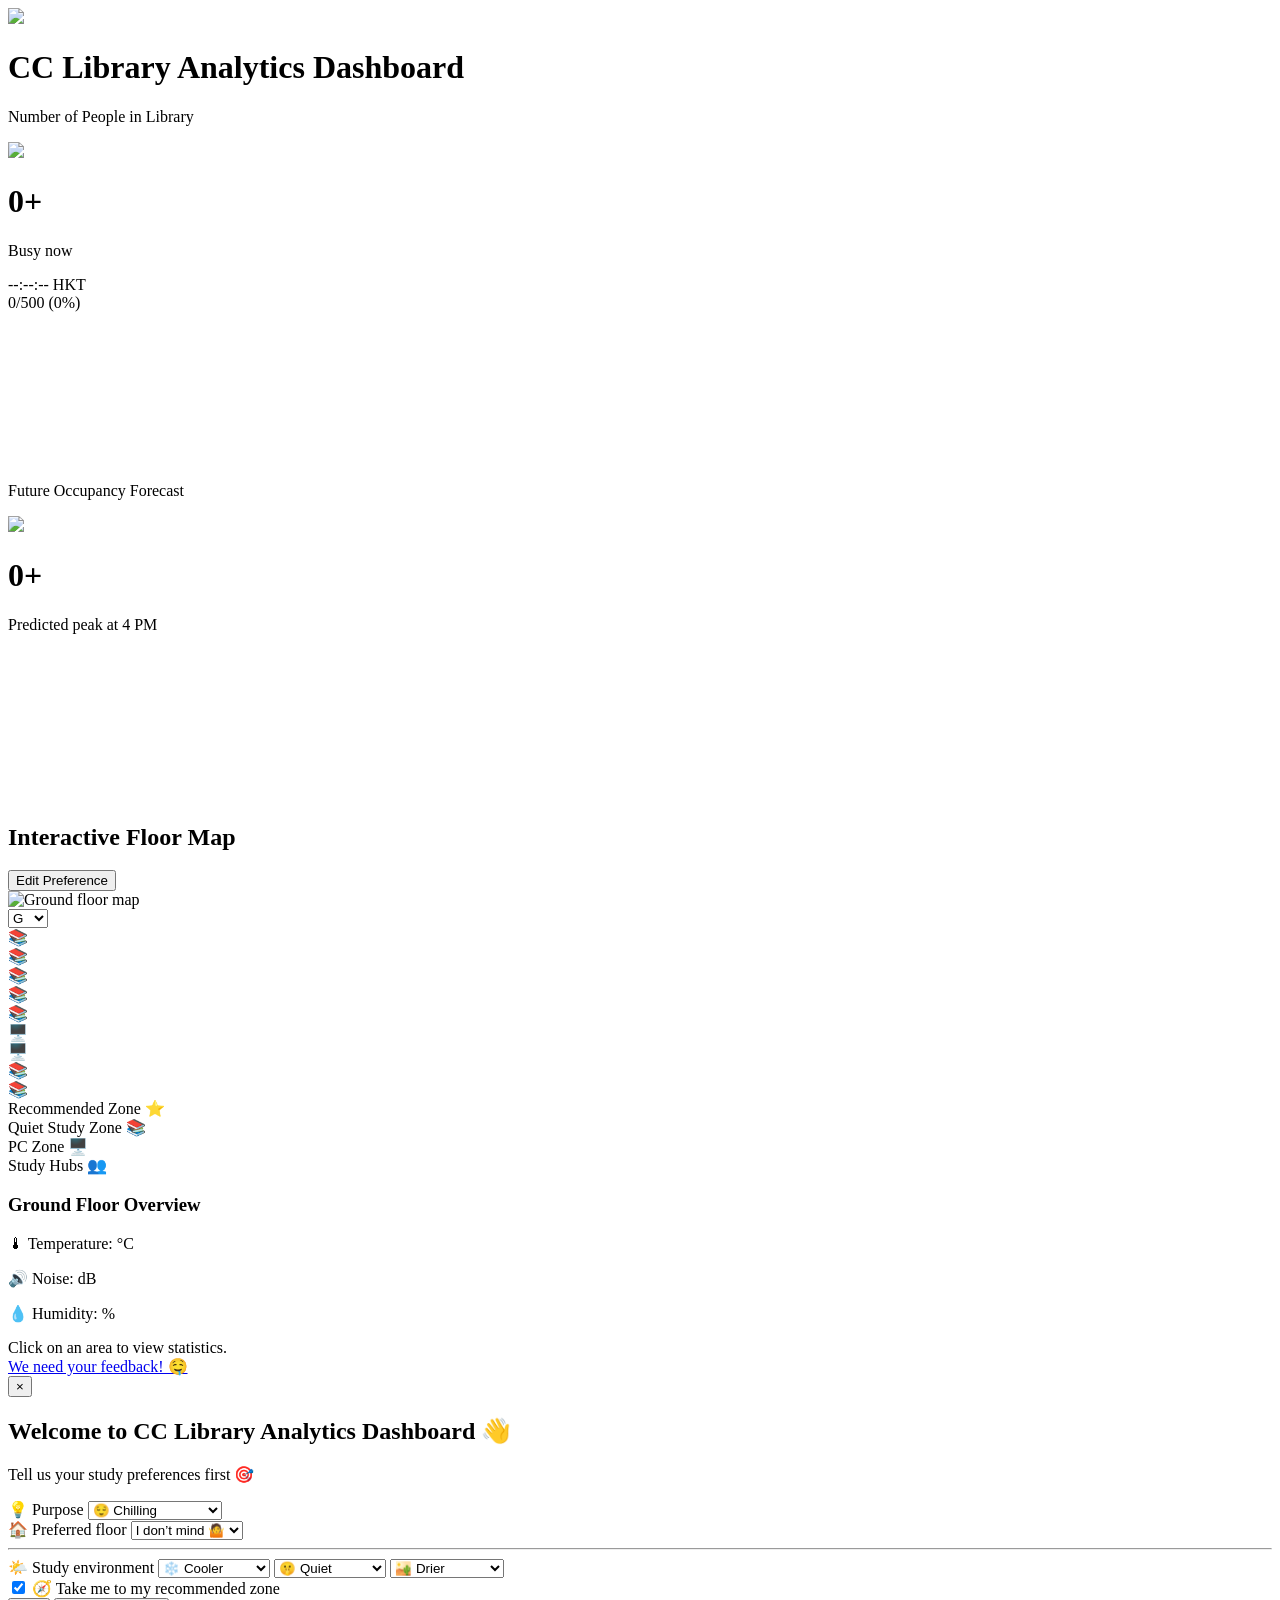
==== frontend/index.html @ f09203e6 "huge update" ====
<!DOCTYPE html>
<html lang="en">
<head>
    <meta charset="UTF-8">
    <meta name="viewport" content="width=device-width, initial-scale=1.0">
    <title>CC Library Dashboard</title>
    <link rel = "icon" href = "images/icon.png">
    <link rel="stylesheet" href="style.css">
</head>
<body>
    <div class="page-header">
    <img src="images/icon.png" class="site-logo">
    <h1 class="page-title">CC Library Analytics Dashboard</h1>
    </div>





    <div class="cards-row">
        <div class="occupancy-card">
            <div class="occupancy-left">
                <p class="occupancy-title">Number of People in Library</p>

                <div class="occupancy-number-row">
                    <span class="occupancy-icon">
                        <img src="images/people.png" class="people-icon">
                    </span>
                    <h1 class="occupancy-number" id= "current_occupancy">0+</h1>
                </div>

                <p class="occupancy-status" id = "occupancy_mes">Busy now</p>
                <div class="occupancy-rate-block">
                    <span class="occupancy-clock" id="occupancy_clock"> --:--:-- HKT</span>
                    <div id = "progress">
                    <div class="occupancy-rate-header">
                        <span id="occupancy_rate_text">0/500 (0%)</span>
                    </div>
                    <div class="occupancy-rate-bar">
                        <div class="occupancy-rate-fill" id="occupancy_rate_fill"></div>
                    </div>
                    </div>
                </div>

            </div>

            <div class="occupancy-right">
                <canvas id="occupancyChart"> Chart here </canvas>
            </div>
        </div>






        <div class="forecast-card">
            <div class="forecast-left">
                    <p class="forecast-title">Future Occupancy Forecast</p>

                <div class="forecast-number-row">
                    <span class="forecast-icon"><img src="images/forcasting.png" class="people-icon"></span>
                    <h1 class="forecast-number" id= "predicted_occupancy">0+</h1>
                </div>

                <p class="forecast-status" id = "forecast_mes">Predicted peak at 4 PM</p>
            </div>

            <div class="forecast-right">
                <canvas id="forecastChart">  Chart here </canvas>
            </div>
        </div>
        
    </div>











    <section class="map-section">
        <div class="map-section-header">
            <h2>Interactive Floor Map</h2>
            <button class="edit-pref-btn" id="editPreferenceBtn">Edit Preference</button>
        </div>

        <div class="map-layout">

            <div class="map-wrapper" id="mapWrapper">
                <img id="floorImage" src="" alt="Library floor map" class="floor-map">
                <div class="map-zone zone-reading" data-zone="reading"> </div>
                <div class="map-zone zone-music" data-zone="music"> </div>
                <div class="map-zone zone-books" data-zone="books"> </div>
                <div class="map-zone zone-reference" data-zone="reference"> </div>

                <div class="floor-select-wrap">
                    <select id="floorSelect" class="floor-select">
                        <option value="second" >2F</option>
                        <option value="first">1F</option>
                        <option value="ground" selected>G</option>
                        <option value="lower_ground">LG</option>
                    </select>
                </div>
            </div>

            <div id = "info">

                <div class="map-legend-box">
                    <div class="legend-item">
                        <span class="legend-swatch recommendation-swatch"></span>
                        <span>Recommended Zone ⭐ </span>
                    </div>
                    <div class="legend-item">
                        <span class="legend-swatch normal-swatch"></span>
                        <span>Quiet Study Zone 📚 </span>
                    </div> 
                    <div class="legend-item">
                        <span class="legend-swatch pc-swatch"></span>
                        <span>PC Zone 🖥️ </span>
                    </div>
                    <div class="legend-item">
                        <span class="legend-swatch hub-swatch"></span>
                        <span> Study Hubs 👥 </span>
                    </div>
                </div>

                <div class="floor-info" id="floorInfo"> </div>

                <div class="zone-info" id="zoneInfo">
                    Click on an area to view statistics.
                </div>

            </div>






        </div>
    </section>



    <a href="https://docs.google.com/forms/d/e/1FAIpQLSeM0z9in0MSEigYvZVeV8LeA6fVqlztaWQQHdGKs7r5bC18ow/viewform?usp=header" class="feedback-btn"> We need your feedback! 🤤</a>


    <div class="preference-modal" id="preferenceModal">
    <div class="preference-backdrop"> </div>

    <div class="preference-dialog">
        <button class="modal-close" id="closePreferenceModal" aria-label="Close">×</button>

        <h2 class="preference-title">Welcome to CC Library Analytics Dashboard 👋</h2>
        <p class="preference-subtitle">Tell us your study preferences first 🎯</p>


        <div class="preference-group">
        <label for="purpose">💡 Purpose</label>
        <select id="purpose">
            <option value="chilling">😌 Chilling</option>
            <option value="self_learning">📖 Self-study</option>
            <option value="computing">💻 Computer work</option>
            <option value="reading_books">📚 Reading</option>
            <option value="online_meeting">🎧 Online meeting</option>
            <option value="group_study">👥 Group study</option>
        </select>
        </div>


        <div class="preference-group">
        <label for="preferredFloor">🏠 Preferred floor</label>
        <select id="preferredFloor">
            <option value="idc">I don’t mind 🤷</option>
            <option value="second">2️⃣ 2F</option>
            <option value="first">1️⃣ 1F</option>
            <option value="ground">🚪 G</option>
        </select>
        </div>

        <hr>


        <div class="preference-group">
        <label for="environment">🌤️ Study environment</label>
        <select id="temporature">
            <option value="cooler">❄️ Cooler</option>
            <option value="warmer">☀️ Warmer</option>
            <option value="idc">I don’t mind 🤷</option>
        </select>

        <select id="noise">
            <option value="quiet">🤫 Quiet </option>
            <option value="lively">💬 Lively</option>
            <option value="idc">I don’t mind 🤷</option>
        </select>

        <select id="humidity">
            <option value="dryer">🏜️ Drier</option>
            <option value="wetter">💦 More humid</option>
            <option value="idc">I don’t mind 🤷</option>
        </select>



        </div>





        <div class="preference-group checkbox-row">
        <input type="checkbox" id="receiveTips" checked>
        <label for="receiveTips">🧭 Take me to my recommended zone</label>
        </div>

        <div class="preference-actions">
        <button class="preference-secondary" id="skipPreference">Skip</button>
        <button class="preference-primary" id="savePreference">Save Preference</button>
        </div>
    </div>
    </div>










    <script src="https://cdn.jsdelivr.net/npm/chart.js"></script>
    <script type="module" src="app.js"></script>

    <script type = "module" src ="app.js"> </script>

</body>
</html>
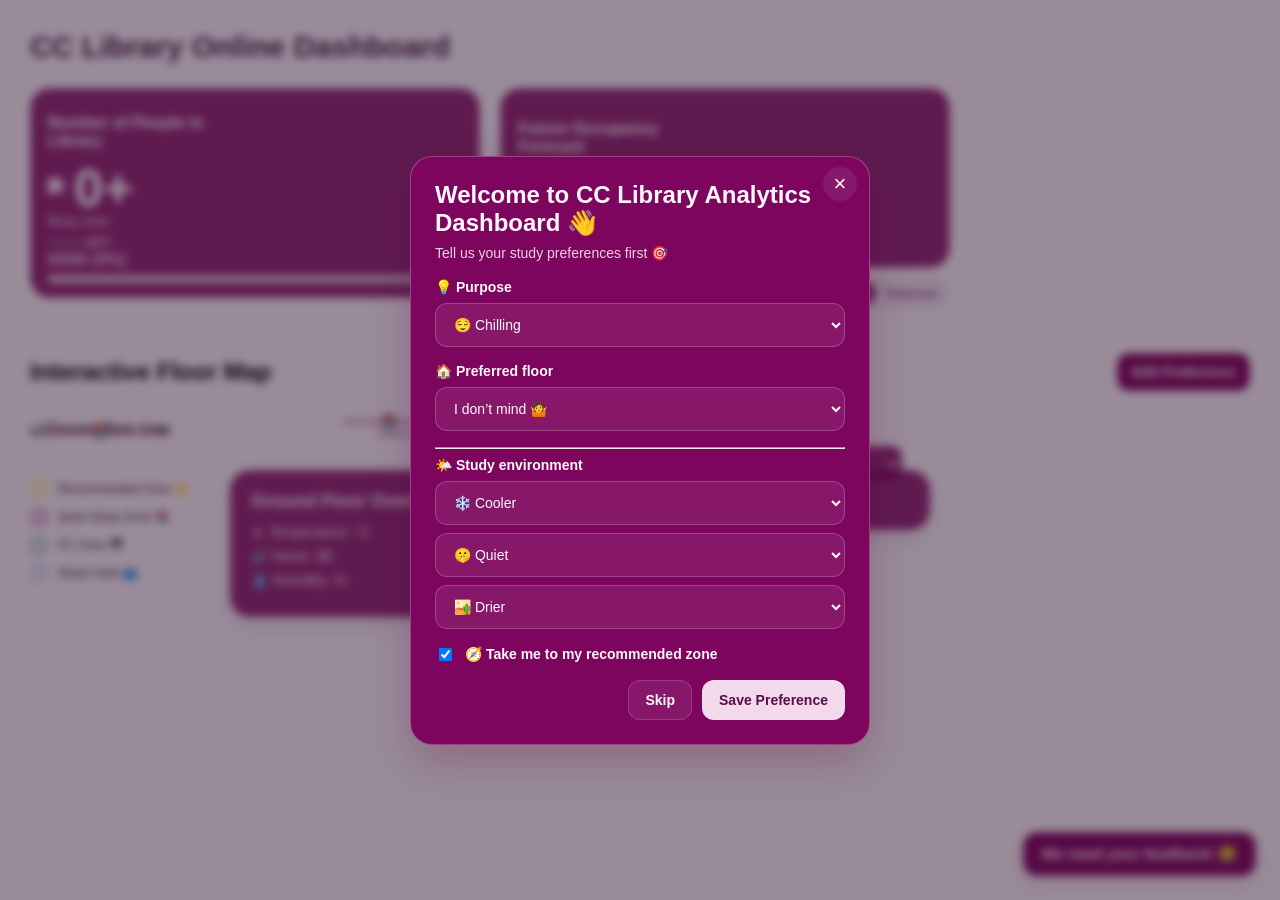
==== commit 9b53dcf5: "huge" ====
--- a/frontend/index.html
+++ b/frontend/index.html
@@ -9,8 +9,8 @@
 </head>
 <body>
     <div class="page-header">
-    <img src="images/icon.png" class="site-logo">
-    <h1 class="page-title">CC Library Analytics Dashboard</h1>
+    
+    <h1 class="page-title"> CC Library Online Dashboard </h1>
     </div>
 
 
@@ -53,7 +53,7 @@
 
 
 
-
+        
         <div class="forecast-card">
             <div class="forecast-left">
                     <p class="forecast-title">Future Occupancy Forecast</p>
@@ -65,11 +65,46 @@
 
                 <p class="forecast-status" id = "forecast_mes">Predicted peak at 4 PM</p>
             </div>
-
             <div class="forecast-right">
+                <a href="https://colab.research.google.com/drive/1OQ87_yQSDkc_mh2AWtwOUdyTNWzx217x#scrollTo=vHz-dUTGTBJG">
                 <canvas id="forecastChart">  Chart here </canvas>
-            </div>
-        </div>
+                </a>
+            </div>
+            
+        </div>
+
+    <div
+        class="forecast-toggle"
+        data-day="today"
+        role="group"
+        aria-label="Forecast day"
+    >
+        <span
+            class="forecast-toggle-slider"
+            aria-hidden="true"
+        ></span>
+
+        <button
+            type="button"
+            class="forecast-toggle-btn active"
+            data-forecast-day="today"
+            aria-pressed="true"
+            id = "td"
+        >
+            Today
+        </button>
+
+        <button
+            type="button"
+            class="forecast-toggle-btn"
+            data-forecast-day="tomorrow"
+            aria-pressed="false"
+            id = "tmr"
+        >
+            Tomorrow
+        </button>
+    </div>
+
         
     </div>
 
--- a/frontend/style.css
+++ b/frontend/style.css
@@ -0,0 +1,1639 @@
+body {
+  margin: 0;
+  padding: 30px;
+  font-family: Arial, sans-serif;
+  background: #f6f1f8;
+}
+
+.page-header {
+  display: flex;
+  align-items: center;
+  gap: 14px;
+  margin-bottom: 24px;
+}
+
+.site-logo {
+  width: 58px;
+  height: auto;
+}
+
+.page-title {
+  margin: 0;
+  font-size: 30px;
+  color: #3e1740;
+}
+
+.cards-row {
+  display: flex;
+  flex-direction: row;
+  flex-wrap: nowrap; 
+  gap: 20px;
+  align-items: stretch;
+}
+
+.occupancy-card,
+.forecast-card {
+  flex: 0 0 450px;
+  display: flex;
+  align-items: center;
+  gap: 12px;
+  padding: 18px 0px;
+  padding-left: 17px;
+  padding-right: 2px;
+  background: #7d055ddd;
+  border: 1.5px solid rgba(255, 230, 245, 0.35);
+  color: white;
+  border-radius: 20px;
+  height: 180px;
+  width: 450px;
+  box-sizing: border-box;
+  overflow: hidden;
+  padding-bottom: 10px;
+}
+
+.occupancy-card{
+  height: 220px;
+}
+
+.forecast-card {
+  height: 180px;
+}
+
+
+
+
+.occupancy-left,
+.forecast-left {
+  flex: 0.8;
+  min-width: 0;
+  padding-right: 0;
+  margin-right: -10px;
+  margin-top: -35px;
+  margin-bottom: -20px;
+}
+
+.occupancy-right,
+.forecast-right {
+  flex: 1.2;
+  min-width: 0;
+  display: flex;
+  justify-content: center;
+  align-items: center;
+  margin: 0;
+  margin-left: -40px;
+  margin-top: -35px;
+  margin-bottom: -30px;
+}
+
+
+.occupancy-right,
+.occupancy-left{
+  margin-top: 0px;
+  margin-bottom: 0px;
+}
+
+
+
+.forecast-right,
+.forecast-left{
+  margin-top: 0px;
+  margin-bottom: 0px;
+}
+
+
+
+.occupancy-title,
+.forecast-title {
+  font-size: 16px;
+  font-weight: 600;
+  margin-bottom: 12px;
+}
+
+
+.occupancy-right canvas,
+.forecast-right canvas {
+  width: 100%;
+  height: 100%;
+}
+
+
+.occupancy-number-row,
+.forecast-number-row {
+  display: flex;
+  align-items: center;
+  gap: 10px;
+}
+
+.people-icon {
+  width: 46px;
+  height: auto;
+  filter: brightness(0) saturate(100%) invert(89%) sepia(14%) saturate(544%) hue-rotate(226deg) brightness(102%) contrast(96%);
+}
+
+.forecast-icon {
+  font-size: 28px;
+}
+
+.occupancy-number,
+.forecast-number {
+  font-size: 52px;
+  line-height: 1;
+  margin: 0;
+}
+
+.occupancy-status,
+.forecast-status {
+  margin-top: 10px;
+  font-size: 14px;
+  opacity: 0.9;
+}
+
+.occupancy-status{
+  margin-top: -10px;
+}
+
+.occupancy-chart-placeholder,
+.forecast-chart-placeholder {
+  width: 100%;
+  height: 130px;
+  border-radius: 14px;
+  background: rgba(255, 255, 255, 0.08);
+  display: flex;
+  align-items: center;
+  justify-content: center;
+  color: rgba(255, 255, 255, 0.72);
+  font-size: 13px;
+}
+
+
+
+
+
+
+
+.map-section {
+  margin-top: 30px;
+}
+
+.map-and-info {
+  display: flex;
+  gap: 20px;
+  margin-top: 16px;
+}
+
+.map-container {
+  flex: 2;
+  background: white;
+  border-radius: 20px;
+  padding: 20px;
+}
+
+.zone-info {
+  flex: 1;
+  background:#7d055ddd;
+  color: white;
+  border-radius: 20px;
+  padding: 20px;
+  width: 300px;
+}
+
+.zone {
+  fill: #d9b3cf;
+  stroke: #7d055ddd;
+  stroke-width: 3;
+  cursor: pointer;
+  transition: 0.2s;
+}
+
+.zone:hover {
+  fill: #b24c8d;
+}
+
+
+.map-wrapper {
+  position: relative;
+  width: 900px;
+  max-width: 100%;
+}
+
+.floor-map {
+  width: 100%;
+  display: block;
+  border-radius: 12px;
+}
+
+.map-zone {
+  position: absolute;
+  cursor: pointer;
+  background: rgba(125, 5, 93, 0.12);
+  border: 2px solid rgba(125, 5, 93, 0.35);
+  transition: 0.2s;
+}
+
+.map-zone {
+  display: flex;
+  align-items: center;
+  justify-content: center;
+}
+
+.zone-emoji {
+  font-size: 15px;
+  line-height: 1;
+  pointer-events: none;
+  user-select: none;
+}
+
+.map-zone:hover {
+  background: rgba(125, 5, 93, 0.28);
+  border-color: rgba(255, 255, 255, 0.9);
+}
+
+
+
+
+* {
+  box-sizing: border-box;
+}
+
+img {
+  max-width: 100%;
+  height: auto;
+}
+
+body {
+  overflow-x: hidden;
+}
+
+
+
+/* Mobile */
+@media (max-width: 768px) {
+  body {
+    padding: 14px;
+  }
+
+  .page-header {
+    gap: 10px;
+    margin-bottom: 18px;
+  }
+
+  .site-logo {
+    width: 44px;
+  }
+
+  .page-title {
+    font-size: 22px;
+    line-height: 1.2;
+  }
+
+  .cards-row {
+    flex-direction: column;
+    gap: 14px;
+  }
+
+  .occupancy-card,
+  .forecast-card {
+    flex: 1 1 auto;
+    width: 100%;
+    height: 100px;
+    min-height: 0;
+    padding: 16px;
+    gap: 14px;
+    border-radius: 16px;
+  }
+
+  .occupancy-left,
+  .forecast-left,
+  .occupancy-right,
+  .forecast-right {
+    flex: 1;
+    min-width: 0;
+  }
+
+  .occupancy-title,
+  .forecast-title {
+    font-size: 13px;
+    margin-bottom: 8px;
+  }
+
+  .occupancy-number-row,
+  .forecast-number-row {
+    gap: 8px;
+  }
+
+  .occupancy-number-row{
+    margin-bottom: -8px;
+  }
+
+
+
+
+  .people-icon {
+    width: 34px;
+  }
+
+  .forecast-icon {
+    font-size: 22px;
+  }
+
+  .occupancy-number,
+  .forecast-number {
+    font-size: 34px;
+  }
+
+  .occupancy-status,
+  .forecast-status {
+    margin-top: 8px;
+    font-size: 12px;
+  }
+
+  .occupancy-chart-placeholder,
+  .forecast-chart-placeholder {
+    height: 92px;
+    font-size: 12px;
+    border-radius: 10px;
+  }
+
+  .map-section {
+    margin-top: 22px;
+  }
+
+  .map-and-info {
+    flex-direction: column;
+    gap: 14px;
+    margin-top: 12px;
+  }
+
+  .map-container {
+    padding: 12px;
+    border-radius: 16px;
+  }
+
+  .zone-info {
+    width: 100%;
+    padding: 14px;
+    border-radius: 16px;
+    font-size: 14px;
+  }
+
+  .zone-info h3 {
+    margin-top: 0;
+    font-size: 18px;
+  }
+
+  .map-wrapper {
+    width: 100%;
+    max-width: 100%;
+  }
+
+  .floor-map {
+    border-radius: 10px;
+  }
+
+  .map-zone {
+    border-radius: 6px;
+    border-width: 1.5px;
+  }
+}
+
+/* Very small phones */
+@media (max-width: 480px) {
+  body {
+    padding: 10px;
+  }
+
+  .page-title {
+    font-size: 19px;
+  }
+
+  .occupancy-card,
+  .forecast-card {
+    padding: 12px;
+    gap: 10px;
+  }
+
+  .occupancy-number,
+  .forecast-number {
+    font-size: 28px;
+  }
+
+  .people-icon {
+    width: 28px;
+  }
+
+  .forecast-icon {
+    font-size: 18px;
+  }
+
+  .occupancy-chart-placeholder,
+  .forecast-chart-placeholder {
+    height: 76px;
+  }
+
+  .map-container,
+  .zone-info {
+    padding: 10px;
+  }
+}
+
+.feedback-btn {
+  position: fixed;
+  right: 24px;
+  bottom: 24px;
+  z-index: 1000;
+
+  display: inline-flex;
+  align-items: center;
+  justify-content: center;
+  padding: 12px 18px;
+  background: #7d055d;
+  color: #fff7fb;
+  border: 1.5px solid rgba(255, 230, 245, 0.28);
+  border-radius: 14px;
+  font-size: 15px;
+  font-weight: 600;
+  text-decoration: none;
+  cursor: pointer;
+  transition: all 0.2s ease;
+  box-shadow: 0 8px 20px rgba(88, 0, 58, 0.12);
+}
+
+.feedback-btn:hover {
+  background: #69044e;
+  border-color: rgba(255, 240, 247, 0.45);
+  transform: translateY(-1px);
+  box-shadow: 0 10px 24px rgba(88, 0, 58, 0.18);
+}
+
+.feedback-btn:active {
+  transform: translateY(0);
+}
+
+.feedback-btn:focus-visible {
+  outline: none;
+  box-shadow: 0 0 0 3px rgba(125, 5, 93, 0.18);
+}
+
+@media (max-width: 768px) {
+  .feedback-btn {
+    right: 14px;
+    bottom: 14px;
+    padding: 10px 14px;
+    font-size: 13px;
+    border-radius: 12px;
+  }
+}
+
+
+
+.preference-modal {
+  position: fixed;
+  inset: 0;
+  z-index: 2000;
+  display: flex;
+  align-items: center;
+  justify-content: center;
+}
+
+.preference-backdrop {
+  position: absolute;
+  inset: 0;
+  background: rgba(40, 16, 40, 0.45);
+  backdrop-filter: blur(4px);
+}
+
+.preference-dialog {
+  position: relative;
+  width: min(92vw, 460px);
+  background: #7d055d;
+  color: #fff7fb;
+  border: 1.5px solid rgba(255, 230, 245, 0.28);
+  border-radius: 22px;
+  padding: 24px;
+  box-shadow: 0 18px 40px rgba(88, 0, 58, 0.22);
+  z-index: 1;
+}
+
+.preference-dialog select{
+    cursor: pointer;
+}
+
+.preference-dialog input{
+    cursor: pointer;
+}
+
+
+.preference-dialog ch{
+    cursor: pointer;
+}
+
+
+.preference-title {
+  margin: 0 0 8px 0;
+  font-size: 24px;
+}
+
+.preference-subtitle {
+  margin: 0 0 18px 0;
+  font-size: 14px;
+  color: rgba(255, 247, 251, 0.85);
+}
+
+.preference-group {
+  display: flex;
+  flex-direction: column;
+  gap: 8px;
+  margin-bottom: 16px;
+}
+
+.preference-group label {
+  font-size: 14px;
+  font-weight: 600;
+}
+
+.preference-group select {
+  width: 100%;
+  padding: 12px 14px;
+  border-radius: 12px;
+  border: 1.5px solid rgba(255, 230, 245, 0.22);
+  background: rgba(255, 255, 255, 0.08);
+  color: #fff7fb;
+  font-size: 14px;
+  outline: none;
+}
+
+.preference-group select option {
+  color: #2d1027;
+}
+
+.checkbox-row {
+  flex-direction: row;
+  align-items: center;
+  gap: 10px;
+}
+
+.preference-actions {
+  display: flex;
+  justify-content: flex-end;
+  gap: 10px;
+  margin-top: 10px;
+}
+
+.preference-secondary,
+.preference-primary {
+  border-radius: 12px;
+  padding: 11px 16px;
+  font-size: 14px;
+  font-weight: 600;
+  cursor: pointer;
+  transition: all 0.2s ease;
+}
+
+.preference-secondary {
+  background: rgba(255, 255, 255, 0.08);
+  color: #fff7fb;
+  border: 1.5px solid rgba(255, 230, 245, 0.18);
+}
+
+.preference-primary {
+  background: #f3d9ec;
+  color: #5a0c45;
+  border: 1px solid rgba(255, 255, 255, 0.2);
+}
+
+.preference-secondary:hover {
+  background: rgba(255, 255, 255, 0.14);
+}
+
+.preference-primary:hover {
+  background: #ffe8f6;
+}
+
+.modal-close {
+  position: absolute;
+  top: 10px;
+  right: 12px;
+  width: 34px;
+  height: 34px;
+  border: none;
+  border-radius: 999px;
+  background: rgba(255, 255, 255, 0.08);
+  color: #fff7fb;
+  font-size: 22px;
+  cursor: pointer;
+}
+
+.modal-close:hover {
+  background: rgba(255, 255, 255, 0.16);
+}
+
+.preference-modal.hidden {
+  display: none;
+}
+
+@media (max-width: 768px) {
+  .preference-dialog {
+    width: calc(100vw - 24px);
+    padding: 18px;
+    border-radius: 18px;
+  }
+
+  .preference-title {
+    font-size: 20px;
+  }
+
+  .preference-actions {
+    flex-direction: column;
+  }
+
+  .preference-secondary,
+  .preference-primary {
+    width: 100%;
+  }
+}
+
+
+.floor-select-wrap {
+  position: absolute;
+  right: 16px;
+  top: 16px;
+  z-index: 20;
+
+  display: flex;
+  flex-direction: column;
+  gap: 6px;
+
+  padding: 10px 12px;
+  background: none;
+
+}
+
+
+.floor-select-label {
+  font-size: 12px;
+  font-weight: 600;
+  color: rgba(255, 247, 251, 0.9);
+  letter-spacing: 0.02em;
+}
+
+.floor-select {
+  min-width: 88px;
+  padding: 8px 10px;
+  border-radius: 10px;
+  border: 1px solid rgba(255, 230, 245, 0.24);
+  background: rgba(255, 255, 255, 0.08);
+  color: #fff7fb;
+  font-size: 14px;
+  font-weight: 600;
+  outline: none;
+  cursor: pointer;
+  background-color: #7d055ddd;
+}
+
+
+.floor-select:focus {
+  border-color: rgba(255, 240, 247, 0.5);
+  box-shadow: 0 0 0 3px rgba(255, 230, 245, 0.12);
+}
+
+.floor-select option {
+  color: #2e1630;
+  background: #ffffff;
+}
+
+@media (max-width: 768px) {
+
+  .floor-select-label {
+    font-size: 11px;
+  }
+
+  .floor-select-wrap {
+    right: 8px;
+    top: 8px;
+    padding: 4px 6px;
+  }
+
+  .floor-select {
+    min-width: 25px;
+    padding: 4px 6px;
+    font-size: 1px;
+    border-radius: 7px;
+  }
+}
+
+#zoneInfo{
+    margin-top: 10px;
+}
+
+
+@keyframes twinkleZone {
+  0% {
+    opacity: 0.78;
+    box-shadow:
+      0 0 8px yellow,
+      0 0 14px rgba(255, 245, 190, 0.22);
+  }
+  50% {
+    opacity: 1;
+    box-shadow:
+      0 0 14px yellow,
+      0 0 24px rgba(255, 245, 190, 0.22);
+    border: 2px solid yellow;
+  }
+  100% {
+    opacity: 0.82;
+    box-shadow:
+      0 0 8px yellow,
+      0 0 14px rgba(255, 245, 190, 0.22);
+  }
+}
+
+.map-zone.recommended-zone {
+  background: rgba(255, 236, 140, 0.22);
+  border: 2px solid #d9b3cf;
+  box-shadow:
+    0 0 10px yellow,
+    0 0 18px rgba(255, 245, 190, 0.35);
+  animation: twinkleZone 2.4s ease-in-out infinite;
+}
+
+.map-zone.recommended-zone:hover {
+  background: rgba(255, 240, 160, 0.34);
+  border-color: rgba(255, 250, 220, 1);
+  box-shadow:
+    0 0 12px rgba(255, 238, 150, 0.55),
+    0 0 22px rgba(255, 248, 210, 0.45);
+}
+
+
+.map-section-header {
+  display: flex;
+  justify-content: space-between;
+  align-items: center;
+  gap: 12px;
+  margin-bottom: 14px;
+}
+
+.edit-pref-btn {
+  display: inline-flex;
+  align-items: center;
+  justify-content: center;
+  padding: 10px 14px;
+  background: #7d055d;
+  color: #fff7fb;
+  border: 1.5px solid rgba(255, 230, 245, 0.28);
+  border-radius: 12px;
+  font-size: 14px;
+  font-weight: 600;
+  cursor: pointer;
+  transition: all 0.2s ease;
+}
+
+.edit-pref-btn:hover {
+  background: #69044e;
+  border-color: rgba(255, 240, 247, 0.45);
+}
+
+
+.pc-zone {
+  background: rgba(5, 125, 41, 0.12);
+  border: 2px solid rgba(5, 125, 59, 0.35);
+  transition: all 0.2s ease;
+}
+
+.pc-zone:hover {
+  background: rgba(76, 178, 90, 0.28);
+  border-color: rgba(248, 251, 248, 0.75);
+}
+
+
+.map-layout {
+  display: flex;
+  flex-direction: column;
+  gap: 32px;
+  align-items: flex-start;
+}
+
+.map-wrapper {
+  flex: 1;
+  position: relative;
+  max-width: 900px;
+}
+
+.info-column {
+  width: 320px;
+  display: flex;
+  flex-direction: column;
+  gap: 18px;
+}
+
+.floor-info,
+.zone-info {
+  background: #7d055ddd;
+  color: #fff7fb;
+  border-radius: 20px;
+  padding: 20px;
+  border: 1.5px solid rgba(255, 230, 245, 0.22);
+  box-shadow: 0 8px 20px rgba(88, 0, 58, 0.12);
+}
+
+.floor-info h3,
+.map-legend-box h3,
+.zone-info h3 {
+  margin-top: 0;
+  margin-bottom: 12px;
+  font-size: 18px;
+}
+
+
+
+
+
+
+.floor-info p,
+.zone-info p {
+  margin: 8px 0;
+  font-size: 14px;
+}
+
+
+.floor-info {
+    height: fit-content;
+
+}
+.zone-info{
+    margin: 0px;
+    height: fit-content;
+}
+
+
+
+.legend-item {
+  display: flex;
+  align-items: center;
+  gap: 10px;
+  margin: 10px 0;
+  font-size: 12px;
+}
+
+.legend-swatch {
+  width: 18px;
+  height: 18px;
+  border-radius: 8px;
+  flex-shrink: 0;
+}
+
+.recommendation-swatch {
+  background: rgba(255, 236, 140, 0.55);
+  border: 2px solid rgba(255, 245, 190, 0.95);
+  box-shadow: 0 0 10px rgba(255, 236, 140, 0.35);
+}
+
+.normal-swatch {
+  background: rgba(125, 5, 93, 0.14);
+  border: 2px solid rgba(125, 5, 93, 0.35);
+}
+
+.pc-swatch {
+  background: rgba(5, 125, 41, 0.12);
+  border: 2px solid rgba(5, 125, 59, 0.35);
+}
+
+.hub-swatch{
+  background: rgba(167, 199, 231, 0.20);
+  border: 2px solid rgba(167, 199, 231, 0.75);
+}
+
+
+
+@media (max-width: 768px) {
+  .map-layout {
+    flex-direction: column;
+    gap: 18px;
+  }
+
+  .info-column {
+    width: 100%;
+  }
+}
+
+
+.map-legend-box{
+  background: none;
+  color: #fff7fb;
+  width: 20%;
+  color: #2d1027;
+  display: inline-block;
+}
+
+
+.map-block {
+  display: flex;
+  flex-direction: column;
+  gap: 18px;
+}
+
+#info {
+  display: flex;
+  gap: 20px;
+  align-items: stretch;
+  width: 100%;
+  max-width: 900px;
+}
+
+
+
+@media (max-width: 768px) {
+  body {
+    padding: 14px;
+  }
+
+  .page-header {
+    gap: 10px;
+    margin-bottom: 18px;
+    align-items: center;
+  }
+
+  .site-logo {
+    width: 44px;
+  }
+
+  .page-title {
+    font-size: 22px;
+    line-height: 1.2;
+  }
+
+  .cards-row {
+    flex-direction: column;
+    gap: 14px;
+  }
+
+  .occupancy-card,
+  .forecast-card {
+    flex: 1 1 auto;
+    width: 100%;
+    max-width: 100%;
+    height: auto;
+    padding: 16px;
+    padding-right: 0px;
+    padding-top: 0px;
+    padding-bottom: 0px;
+    gap: 14px;
+    border-radius: 16px;
+  }
+
+  .occupancy-card{
+    height: 150px;
+  }
+
+  .occupancy-left{
+    margin-top: -35px;
+    margin-bottom: -10px;
+  }
+
+  .occupancy-rate-bar {
+    width: 100%;
+    height: 8px;   /* thinner */
+    background: rgba(255, 255, 255, 0.72);
+    border-radius: 999px;
+    overflow: hidden;
+    box-shadow: inset 0 1px 2px rgba(0, 0, 0, 0.10);
+    margin-bottom: -12px;
+    margin-top: 40px;
+    position: relative;
+    top: 30px;
+  }
+
+
+
+.occupancy-rate-header {
+  display: flex;
+  justify-content: space-between;
+  align-items: center;
+  margin-bottom: 6px;
+  color: #f1d9ee;  
+  font-size: 12px;
+  font-weight: 600;
+  margin-top: 0px;
+}
+
+
+  .occupancy-number,
+  .forecast-number {
+    font-size: 34px;
+  }
+
+  .people-icon {
+    width: 34px;
+  }
+
+  .occupancy-chart-placeholder,
+  .forecast-chart-placeholder {
+    height: 92px;
+    font-size: 12px;
+    border-radius: 10px;
+  }
+
+  .map-section {
+    margin-top: 22px;
+  }
+
+  .map-section-header {
+    flex-direction: column;
+    align-items: stretch;
+    gap: 10px;
+  }
+
+  .edit-pref-btn {
+    width: fit-content;
+    font-size: 12px;
+  }
+
+  .map-layout,
+  .map-block {
+    width: 100%;
+  }
+
+  .map-wrapper {
+    width: 100%;
+    max-width: 100%;
+  }
+
+  .floor-map {
+    width: 100%;
+    border-radius: 10px;
+  }
+
+  .map-zone {
+    border-radius: 6px;
+    border-width: 1.5px;
+  }
+
+  .floor-select-wrap {
+    right: 10px;
+    bottom: 10px;
+    padding: 0;
+    gap: 4px;
+  }
+
+  .floor-select-label {
+    font-size: 11px;
+  }
+
+  .floor-select {
+    min-width: 30px;
+    padding: 4px 6px;
+    font-size: 10px;
+  }
+
+  #info {
+    display: flex;
+    flex-direction: column;
+    gap: 14px;
+    width: 100%;
+    max-width: 100%;
+  }
+
+  .floor-info,
+  .zone-info{
+    width: 100%;
+    max-width: 100%;
+    padding: 14px;
+    border-radius: 16px;
+    box-sizing: border-box;
+  }
+
+  .floor-info,
+  .zone-info {
+    background: #7d055ddd;
+    color: #fff7fb;
+    border: 1.5px solid rgba(255, 230, 245, 0.22);
+    box-shadow: 0 8px 20px rgba(88, 0, 58, 0.12);
+  }
+
+
+  .floor-info h3,
+  .zone-info h3 {
+    font-size: 18px;
+    margin-top: 0;
+    margin-bottom: 10px;
+  }
+
+  .floor-info p,
+  .zone-info p {
+    font-size: 14px;
+    margin: 8px 0;
+  }
+
+  .legend-item {
+    font-size: 13px;
+    margin: 8px 0;
+    gap: 8px;
+  }
+
+  .legend-swatch {
+    width: 14px;
+    height: 14px;
+    border-radius: 6px;
+  }
+
+  .feedback-btn {
+    right: 14px;
+    bottom: 14px;
+    padding: 10px 14px;
+    font-size: 13px;
+    border-radius: 12px;
+    max-width: calc(100vw - 28px);
+  }
+
+  .preference-dialog {
+    width: calc(100vw - 24px);
+    padding: 18px;
+    border-radius: 18px;
+  }
+
+  .preference-title {
+    font-size: 20px;
+  }
+
+  .preference-actions {
+    flex-direction: column;
+  }
+
+  .preference-secondary,
+  .preference-primary {
+    width: 100%;
+  }
+
+  .map-legend-box{
+  background: none;
+  color: #fff7fb;
+  width: 100%;
+  color: #2d1027;
+  display: inline-block;
+  font-size: smaller;
+}
+
+.occupancy-right,
+.forecast-right {
+  flex: 1.2;
+  min-width: 0;
+  display: flex;
+  justify-content: center;
+  align-items: center;
+  margin: 0;
+  margin-left: -70px;
+}
+
+
+.zone-emoji {
+  font-size: 10px;
+}
+
+}
+
+
+#zoneInfo{
+    margin: 0px;
+}
+
+
+
+
+@media (max-width: 1024px) {
+
+.occupancy-right,
+.forecast-right {
+    height: 100%;
+}
+}
+
+
+.hubs {
+  border: 2px solid #8FB6D9;
+  background-color: #DCEAF7;
+}
+
+.hubs:hover {
+  background: rgba(143, 182, 217, 0.30);
+  border-color: rgba(240, 247, 255, 0.78);
+}
+
+
+.occupancy-rate-block {
+  margin-top: 14px;
+  width: 100%;
+}
+
+.occupancy-rate-header {
+  display: flex;
+  justify-content: space-between;
+  align-items: center;
+  margin-bottom: 6px;
+  color: #f1d9ee;   /* light purple */
+  font-size: 12px;
+  font-weight: 600;
+  margin-top: -15px;
+}
+
+.occupancy-rate-bar {
+  width: 100%;
+  height: 8px;   /* thinner */
+  background: rgba(255, 255, 255, 0.72);
+  border-radius: 999px;
+  overflow: hidden;
+  box-shadow: inset 0 1px 2px rgba(0, 0, 0, 0.10);
+  margin-bottom: -6px;
+  margin-top: -10px;
+}
+
+.occupancy-rate-fill {
+  width: 0%;
+  height: 100%;
+  border-radius: 999px;
+  background: #2fa8ff;
+  transition: width 0.35s ease, background 0.35s ease;
+}
+
+
+
+
+.occupancy-card{
+  padding-bottom: 15px;
+}
+
+.occupancy-clock {
+  margin-top: 6px;
+  color: #f1d9ee;
+  font-size: 12px;
+  font-weight: 600;
+  letter-spacing: 0.02em;
+}
+
+
+
+
+@media (max-width: 768px) {
+
+  .occupancy-rate-header {
+    display: flex;
+    justify-content: space-between;
+    align-items: center;
+    margin-bottom: 0px;
+    color: #f1d9ee;  
+    font-size: 12px;
+    font-weight: 600;
+    margin-top: 20px;
+  }
+
+  .occupancy-rate-bar {
+    margin-top: -26px;
+  }
+}
+
+
+
+.occupancy-clock {  
+  margin: 0;
+  font-size: 12px;
+  color: #f1d9ee;
+  width: 100px;
+  margin-left: 0px;
+  margin-bottom: 10px;
+}
+
+@media (max-width: 768px) {
+
+  .occupancy-clock {  
+    margin-top: -10px;
+    margin-bottom: -110px;
+  }
+
+  #occupancy_mes{
+    position: relative;
+    top: 15px;
+  }
+
+}
+
+
+
+/* ===== Desktop repair overrides ===== */
+@media (min-width: 768px) {
+
+  .occupancy-card{
+    height: 200px;
+    padding-top: 0px;
+  }
+
+  .forecast-card {
+    height: 180px;
+  }
+
+
+
+
+  .occupancy-left,
+  .forecast-left {
+    flex: 0.8;
+    min-width: 0;
+    padding-right: 0;
+    margin-right: -10px;
+    margin-top: 0px;
+    margin-bottom: 0px;
+  }
+
+  .occupancy-right,
+  .forecast-right {
+    flex: 1.2;
+    min-width: 0;
+    display: flex;
+    justify-content: center;
+    align-items: center;
+    margin: 0;
+    margin-left: -40px;
+    margin-top: -35px;
+    margin-bottom: -30px;
+  }
+
+ .occupancy-right{
+    height: 80%;
+ }
+
+
+
+  .occupancy-right,
+  .occupancy-left{
+    margin-top: 0px;
+    margin-bottom: 0px;
+  }
+
+
+
+  .forecast-right,
+  .forecast-left{
+    margin-top: 0px;
+    margin-bottom: 0px;
+  }
+
+
+  .occupancy-left{
+    margin-top: 0px;
+    height: 100%;
+    margin-bottom: 0px;
+  }
+
+
+  #occupancy_mes{
+    position: relative;
+    top: 15px;
+  }
+
+  .occupancy-card {
+    position: relative;
+    height: 200px;
+    overflow: hidden; 
+  }
+
+  .occupancy-left {
+    height: auto; 
+    margin: 0;
+    padding-bottom: 28px;
+  }
+
+  #occupancy_mes {
+    position: relative;
+    top: 0; 
+  }
+
+  #occupancy-rate-bar {
+    position: absolute;
+    left: 14px;
+    right: 600px;
+    bottom: 12px;
+    top: auto;
+  }
+
+  .occupancy-card {
+    position: relative;
+    height: 210px;
+    overflow: hidden;
+    padding: 18px 17px;
+  }
+
+  .occupancy-left {
+    height: auto;
+    margin: 0;
+    margin-top: -46px;
+    padding-bottom: 0;
+  }
+
+  .occupancy-right {
+    height: 90%;
+    margin-top: -10px;
+    margin-right: -15px;
+    margin-left: -100px;
+  }
+
+  .occupancy-clock {
+    margin-top: -30px;
+  }
+
+  #occupancy_mes {
+    position: static;
+    top: auto;
+    margin-top: -1px;
+  }
+
+  .occupancy-status {
+    margin-top: 8px;
+  }
+
+  .occupancy-rate-block {
+    position: absolute;
+    left: 17px;
+    right: 17px;          /* instead of fixed width */
+    bottom: 14px;
+    margin: 0;
+  }
+
+  .occupancy-rate-header {
+    margin: 0 0 6px;
+  }
+
+  .occupancy-rate-bar {
+    width: 92.5%;
+    margin: 0;
+    position: static;
+  }
+
+  #occupancy_rate_text{
+    font-size: 16px;
+  }
+}
+
+
+
+@media (max-width: 768px) {
+  .occupancy-card {
+    position: relative;
+    height: 150px;
+    overflow: hidden;
+    padding: 1px 17px;
+  }
+
+  .occupancy-left {
+    margin-top: 80px;
+    padding-bottom: 140px;
+  }
+  .occupancy-right {
+    height: 100%;
+    margin-right: -15px;
+    margin-left: -110px;
+    padding-bottom: 20px;
+  }
+  .occupancy-rate-block {
+    position: absolute;
+    left: 17px;
+    right: 17px;         /* instead of fixed width */
+    top: 89px;
+    bottom: 14px;
+    margin: 0;
+  }
+  #occupancy_mes {
+    position: static;
+    top: auto;
+    margin-top: 12px;
+    margin-bottom: 10px;
+  }
+
+  .occupancy-clock {
+    position: static;
+    top: 100px;
+    font-weight: 100;
+    font-size: 12px;
+  }
+  .occupancy-rate-header {
+    margin: 0 0 6px;
+  }
+
+  .occupancy-rate-bar {
+    width: 91%;
+    height: 6px;
+    margin: 0;
+    position: static;
+  }
+
+  #occupancy_rate_text{
+    font-size: 14px;
+    font-weight: 100;
+    margin-bottom: 0px;
+    margin-top: 2px;
+  }
+}
+
+
+
+
+
+.forecast-toggle {
+    position: relative; /* Needed so absolute positioning of the slider works inside it */
+    display: inline-flex;
+    padding: 3px;
+    border: 1px solid rgba(143, 42, 118, 0.25);
+    border-radius: 999px;
+    background: #eee3ef;
+    
+    /* Clean up your duplicate/broken rules from your snippet */
+    margin: 190px 0 0 -165px; 
+}
+
+/* Style and animate the slider background */
+.forecast-toggle-slider {
+    position: absolute;
+    top: 3px;
+    left: 3px;
+    width: calc(50% - 3px); /* Takes up half the container width */
+    height: calc(100% - 6px);
+    
+    background: #8f2a76;
+    border-radius: 999px;
+    
+    /* This makes it glide smoothly */
+    transition: transform 0.25s cubic-bezier(0.4, 0, 0.2, 1);
+    pointer-events: none; /* Let clicks pass through to the buttons below */
+}
+
+.forecast-toggle-btn {
+    position: relative;
+    z-index: 1; /* Sit above the slider */
+    flex: 1 1 0;
+    min-width: 0;
+    max-width: none;
+    box-sizing: border-box;
+
+    padding: 5px 17px;
+    border: none;
+    border-radius: 999px;
+    background: transparent;
+    color: #792061;
+    font-family: inherit;
+    font-size: 11px;
+    font-weight: 600;
+    cursor: pointer;
+    transition: color 0.2s ease;
+}
+
+
+#tmr{
+  margin-left: -11px;
+  margin-right: 0px;
+}
+
+#td{
+  margin-left: -7px;
+  margin-right: 0px;
+}
+
+
+
+/* When active, make text white (slider sits behind it) */
+.forecast-toggle-btn.active {
+    background: transparent; /* Slider handles the background color now */
+    color: #ffffff;
+}
+
+/* Shift the slider to the right when Tomorrow is active */
+.forecast-toggle[data-active="tomorrow"] .forecast-toggle-slider {
+    transform: translateX(100%);
+}
+
+/* Default: pill on Today. */
+.forecast-toggle .forecast-toggle-slider {
+    transform: translateX(0);
+    transition: transform 250ms ease;
+}
+
+/* Tomorrow selected: pill moves right. */
+.forecast-toggle[data-day="tomorrow"] .forecast-toggle-slider {
+    transform: translateX(100%);
+}
+
+
+@media (max-width: 768px) {
+  .forecast-toggle{
+    margin-top: 0px;
+    margin-left: 0px;
+    max-width: 35%;
+  }
+  #td{
+    margin-left: -7px;
+    margin-right: -11px;
+  }
+  #tmr{
+    margin-left: -10px;
+    margin-right: -7px;
+  }
+}
+
+
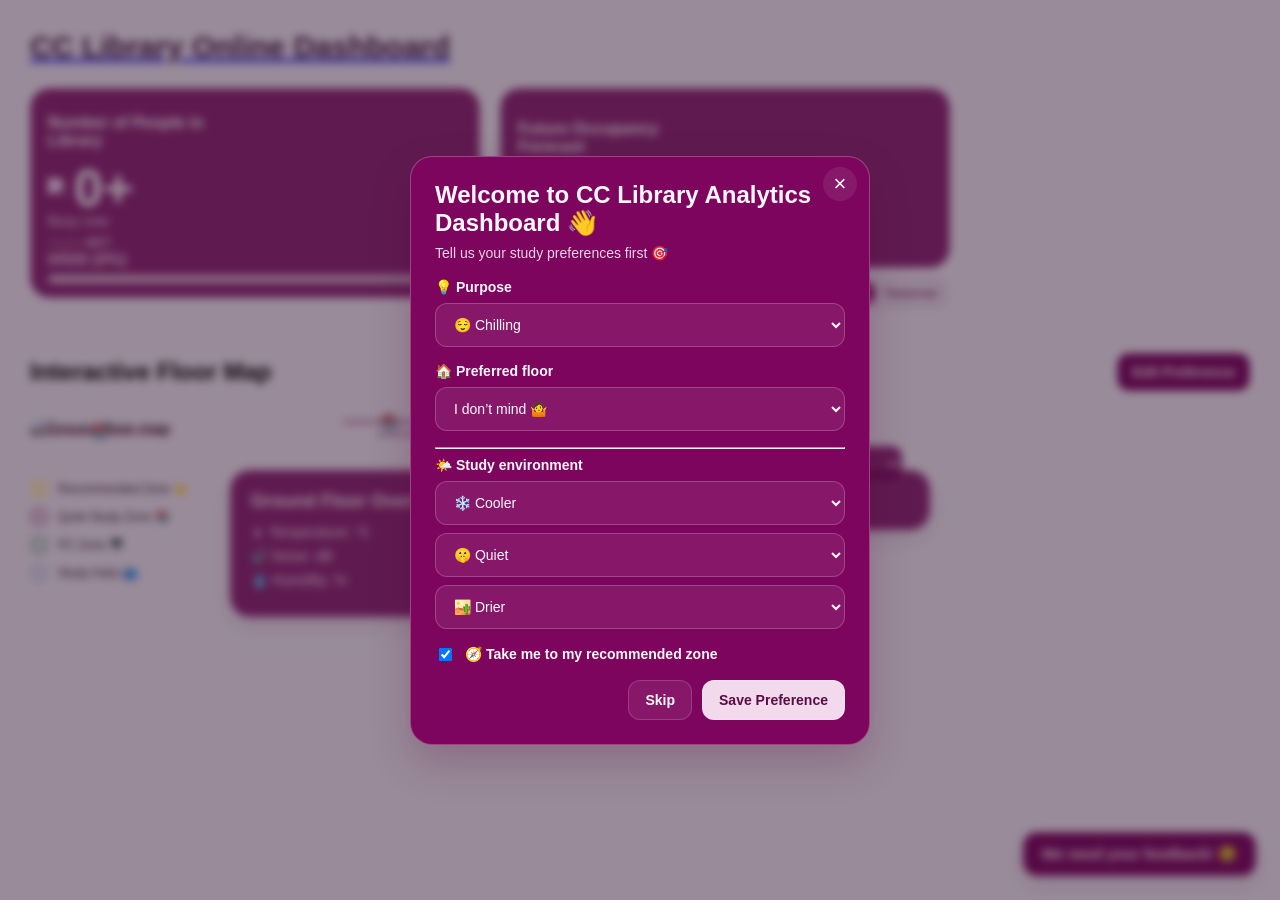
==== commit 8dcdd429: "presentation" ====
--- a/frontend/index.html
+++ b/frontend/index.html
@@ -9,8 +9,9 @@
 </head>
 <body>
     <div class="page-header">
-    
-    <h1 class="page-title"> CC Library Online Dashboard </h1>
+    <a href="images/system.png">  
+        <h1 class="page-title"> CC Library Online Dashboard </h1>
+    </a>
     </div>
 
 
@@ -270,10 +271,16 @@
 
 
 
+
+
+
+
     <script src="https://cdn.jsdelivr.net/npm/chart.js"></script>
     <script type="module" src="app.js"></script>
 
     <script type = "module" src ="app.js"> </script>
 
+
+
 </body>
 </html>
--- a/frontend/style.css
+++ b/frontend/style.css
@@ -1637,3 +1637,17 @@
 }
 
 
+
+
+
+#pot{
+  width: 85px;
+  margin-left: 60px;
+}
+
+
+#present123{
+  position: relative;
+  margin-top: -70px;
+  margin-left: 160px;
+}
